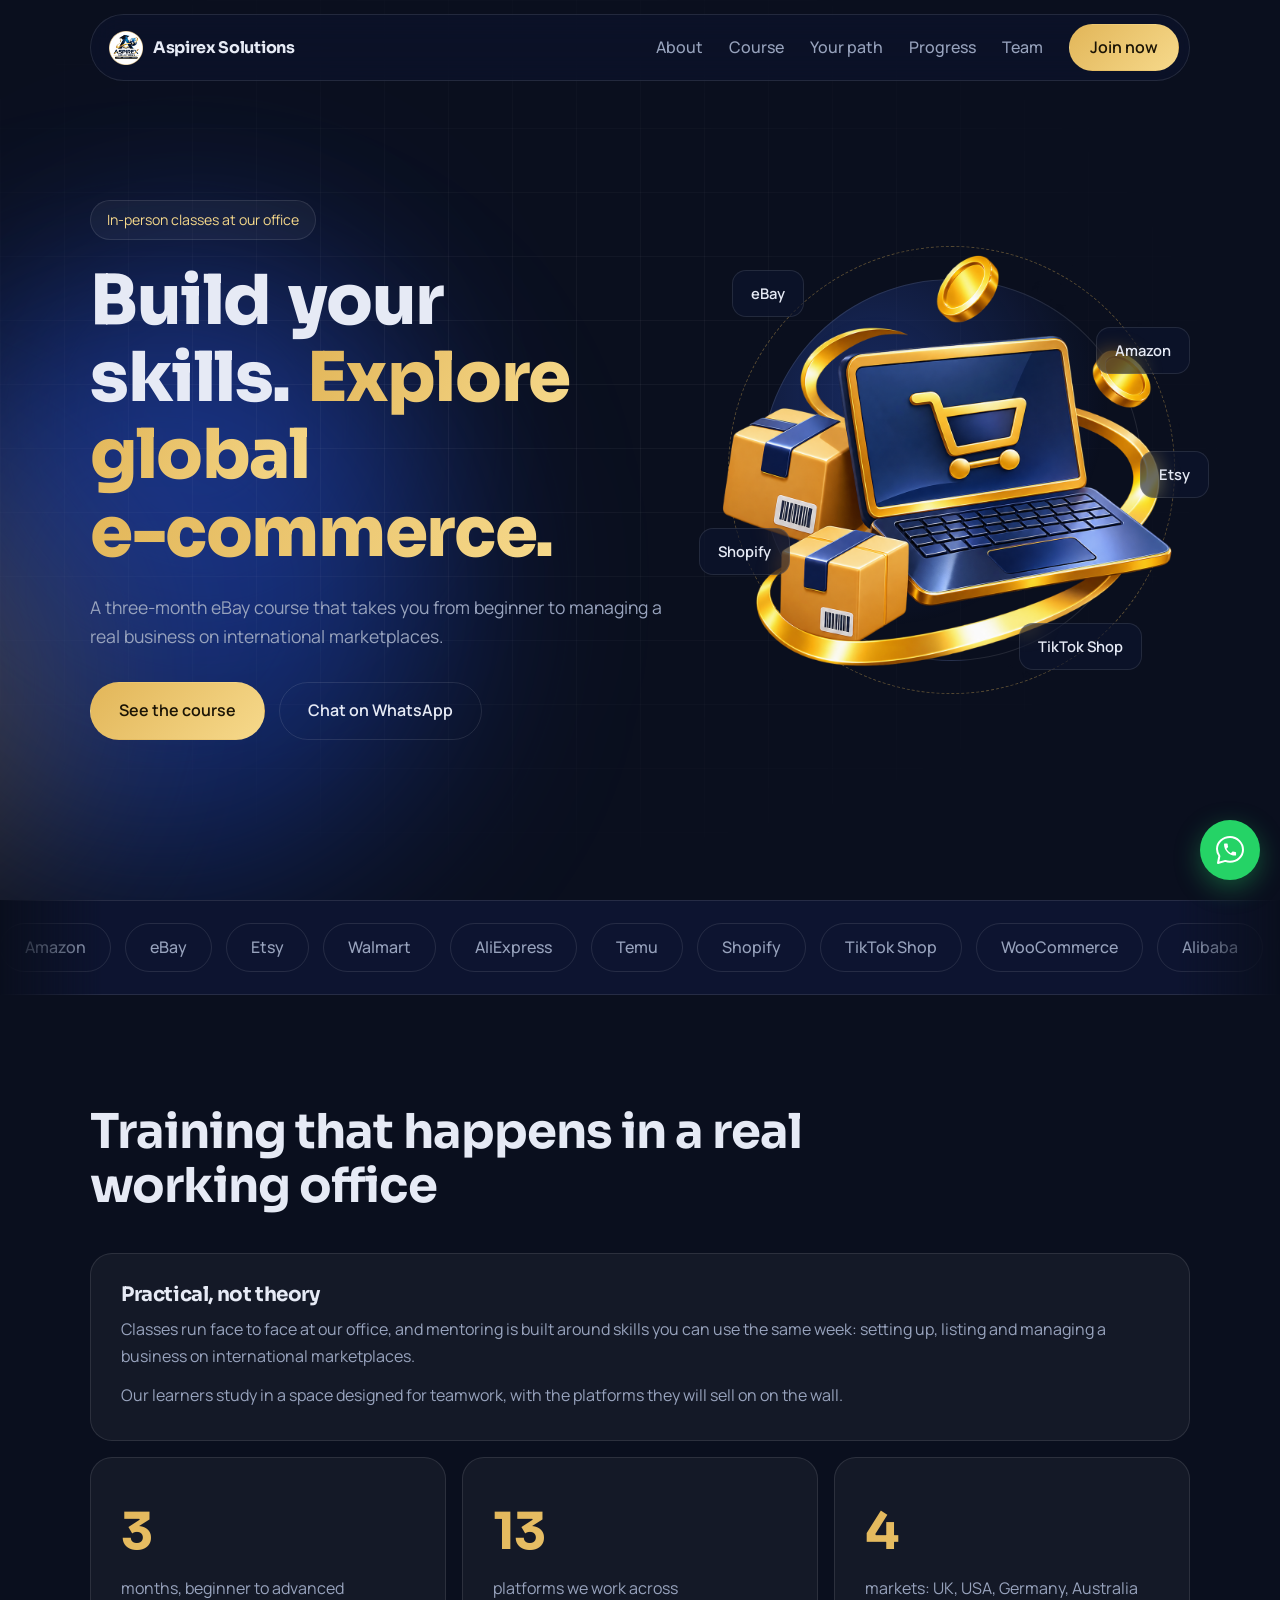
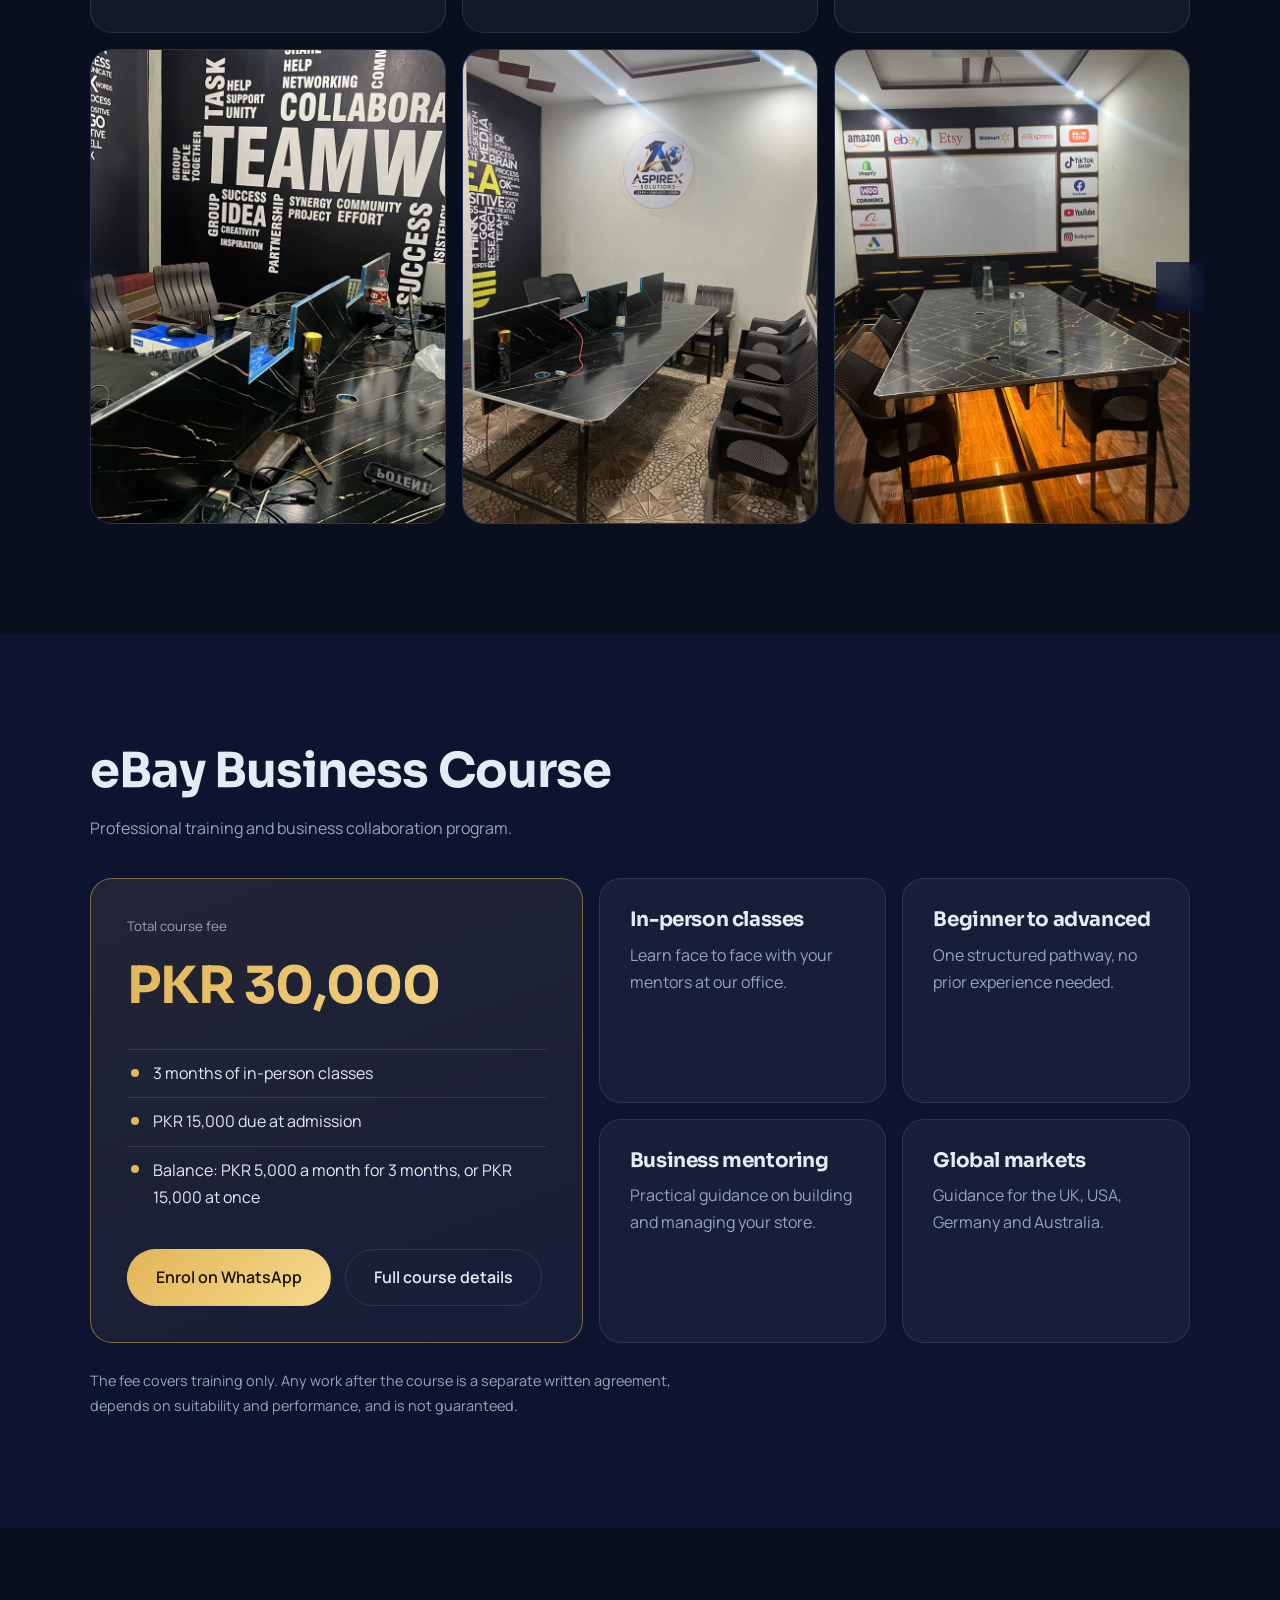
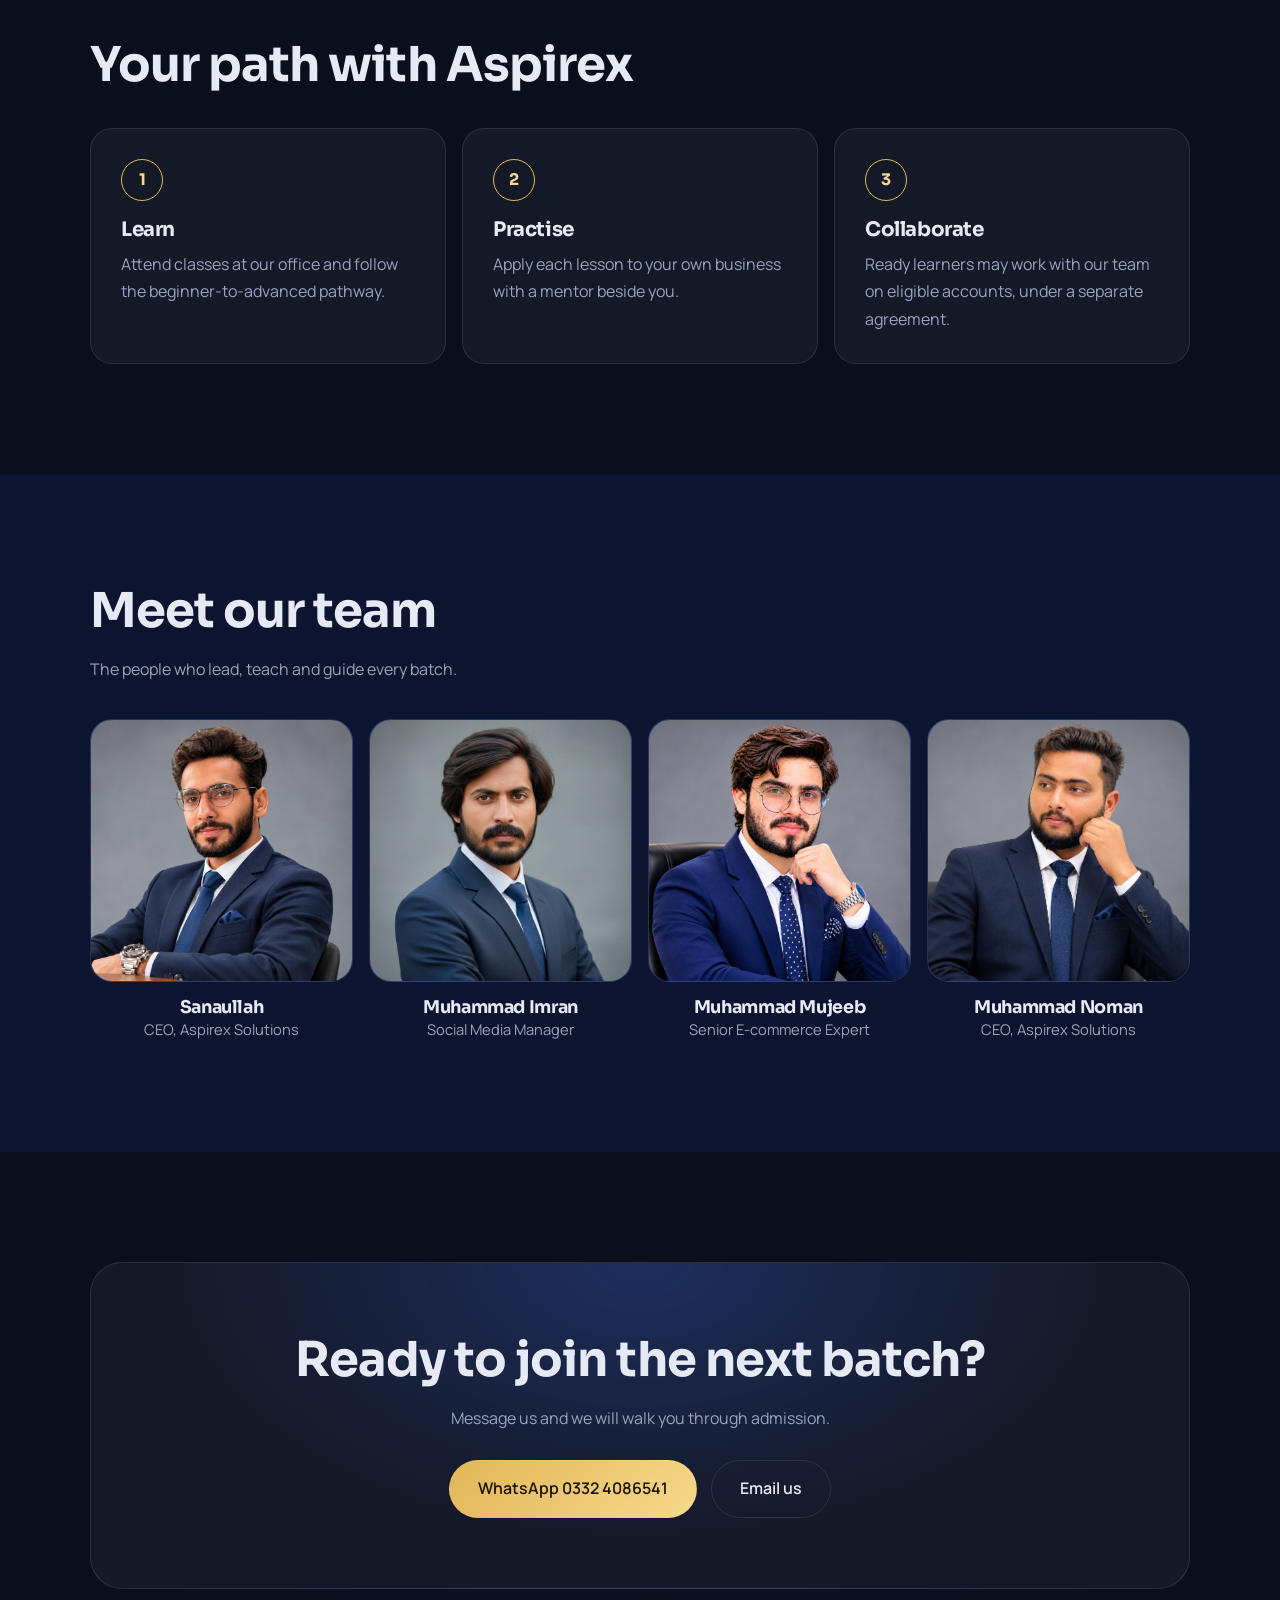
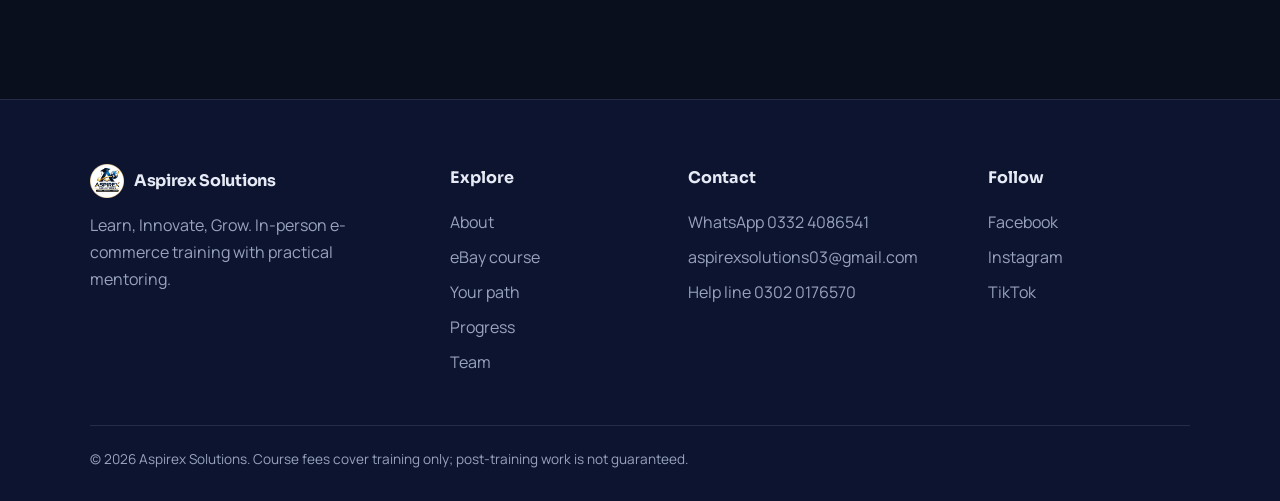
==== index.html @ 9359c545 "Aspirex Solutions website" ====
<!DOCTYPE html>
<html lang="en">
<head>
<meta charset="UTF-8">
<meta name="viewport" content="width=device-width, initial-scale=1">
<title>Aspirex Solutions | Learn, Innovate, Grow</title>
<meta name="description" content="In-person eBay business training with practical mentoring from Aspirex Solutions.">
<meta property="og:image" content="images/og-image.jpg">
<link rel="icon" href="images/favicon.png">
<link rel="preconnect" href="https://fonts.googleapis.com">
<link rel="preconnect" href="https://fonts.gstatic.com" crossorigin>
<link href="https://fonts.googleapis.com/css2?family=Sora:wght@600;700;800&family=Manrope:wght@400;500;600&display=swap" rel="stylesheet">
<link rel="stylesheet" href="css/style.css">
</head>
<body>
<div class="progress" id="progress"></div>

<header class="nav" id="nav">
  <a href="#home" class="brand"><img class="opt" src="images/logo.png" alt=""><b>Aspirex Solutions</b></a>
  <nav id="menu">
    <a href="#about">About</a><a href="#courses">Course</a><a href="#path">Your path</a><a href="progress.html">Progress</a><a href="#team">Team</a>
    <a href="#contact" class="btn sm mag">Join now</a>
  </nav>
  <button class="burger" id="burger" aria-label="Menu" aria-expanded="false"><i></i><i></i></button>
</header>

<main>
<section class="hero" id="home">
  <div class="aurora"><i></i><i></i><i></i></div><div class="grid-bg"></div>
  <div class="wrap hero-grid">
    <div>
      <p class="pill">In-person classes at our office</p>
      <h1 id="h1" data-split="3">Build your skills. Explore global e-commerce.</h1>
      <p class="lead">A three-month eBay course that takes you from beginner to managing a real business on international marketplaces.</p>
      <div class="cta">
        <a href="#courses" class="btn mag">See the course</a>
        <a href="https://wa.me/923324086541" class="btn ghost mag" target="_blank" rel="noopener">Chat on WhatsApp</a>
      </div>
    </div>
    <div class="art" id="art">
      <div class="orb"></div>
      <img class="opt" src="images/hero.png" alt="">
      <span class="chip c1">eBay</span><span class="chip c2">Amazon</span><span class="chip c3">Shopify</span><span class="chip c4">TikTok Shop</span><span class="chip c5">Etsy</span>
    </div>
  </div>
</section>

<div class="marquee" aria-label="Platforms">
  <div class="track">
    <span>Amazon</span><span>eBay</span><span>Etsy</span><span>Walmart</span><span>AliExpress</span><span>Temu</span><span>Shopify</span><span>TikTok Shop</span><span>WooCommerce</span><span>Alibaba</span><span>Google Ads</span><span>Facebook</span><span>YouTube</span><span>Instagram</span>
    <span>Amazon</span><span>eBay</span><span>Etsy</span><span>Walmart</span><span>AliExpress</span><span>Temu</span><span>Shopify</span><span>TikTok Shop</span><span>WooCommerce</span><span>Alibaba</span><span>Google Ads</span><span>Facebook</span><span>YouTube</span><span>Instagram</span>
  </div>
</div>

<section class="section" id="about"><div class="wrap">
  <h2 class="reveal">Training that happens in a real working office</h2>
  <div class="bento">
    <article class="tile big spot reveal"><h3>Practical, not theory</h3><p>Classes run face to face at our office, and mentoring is built around skills you can use the same week: setting up, listing and managing a business on international marketplaces.</p><p>Our learners study in a space designed for teamwork, with the platforms they will sell on on the wall.</p></article>
    <article class="tile stat spot reveal"><b data-count="3">0</b><span>months, beginner to advanced</span></article>
    <article class="tile stat spot reveal"><b data-count="14">0</b><span>platforms we work across</span></article>
    <article class="tile stat spot reveal"><b data-count="4">0</b><span>markets: UK, USA, Germany, Australia</span></article>
  </div>
  <div class="slider reveal">
    <button class="sl-btn prev" id="gPrev" aria-label="Previous photo"><svg viewBox="0 0 24 24" aria-hidden="true"><path d="M15 5l-7 7 7 7"/></svg></button>
    <div class="gallery" id="gallery">
      <figure><img class="opt" src="images/office1.jpeg" alt="Teamwork wall in the Aspirex office" loading="lazy"></figure>
      <figure><img class="opt" src="images/office2.jpeg" alt="Aspirex Solutions office with logo" loading="lazy"></figure>
      <figure><img class="opt" src="images/office3.jpeg" alt="Meeting room with marketplace logos" loading="lazy"></figure>
      <figure><img class="opt" src="images/office4.jpeg" alt="Learners watching a screen in the training room" loading="lazy"></figure>
      <figure><img class="opt" src="images/office5.jpeg" alt="Mentor guiding learners at their laptops in the training room" loading="lazy" style="object-position:58% center"></figure>
      <figure><img class="opt" src="images/office6.jpeg" alt="Learners working on eBay accounts during class" loading="lazy" style="object-position:55% 55%"></figure>
      <figure><img class="opt" src="images/office7.jpeg" alt="Mentor and learners at the teamwork wall" loading="lazy" style="object-position:40% 50%"></figure>
    </div>
    <button class="sl-btn next" id="gNext" aria-label="Next photo"><svg viewBox="0 0 24 24" aria-hidden="true"><path d="M9 5l7 7-7 7"/></svg></button>
  </div>
</div></section>

<section class="section alt" id="courses"><div class="wrap">
  <h2 class="reveal">eBay Business Course</h2>
  <p class="sub reveal">Professional training and business collaboration program.</p>
  <div class="course">
    <div class="price spot reveal" data-open>
      <small>Total course fee</small><b>PKR 30,000</b>
      <ul>
        <li>3 months of in-person classes</li>
        <li>PKR 15,000 due at admission</li>
        <li>Balance: PKR 5,000 a month for 3 months, or PKR 15,000 at once</li>
      </ul>
      <div class="cta"><a href="https://wa.me/923324086541" class="btn mag" target="_blank" rel="noopener">Enrol on WhatsApp</a><button type="button" class="btn ghost mag" data-open>Full course details</button></div>
    </div>
    <div class="feat">
      <article class="tile spot reveal"><h3>In-person classes</h3><p>Learn face to face with your mentors at our office.</p></article>
      <article class="tile spot reveal"><h3>Beginner to advanced</h3><p>One structured pathway, no prior experience needed.</p></article>
      <article class="tile spot reveal"><h3>Business mentoring</h3><p>Practical guidance on building and managing your store.</p></article>
      <article class="tile spot reveal"><h3>Global markets</h3><p>Guidance for the UK, USA, Germany and Australia.</p></article>
    </div>
  </div>
  <p class="fine reveal">The fee covers training only. Any work after the course is a separate written agreement, depends on suitability and performance, and is not guaranteed.</p>
</div></section>

<section class="section" id="path"><div class="wrap">
  <h2 class="reveal">Your path with Aspirex</h2>
  <div class="steps">
    <article class="tile reveal"><span>1</span><h3>Learn</h3><p>Attend classes at our office and follow the beginner-to-advanced pathway.</p></article>
    <article class="tile reveal"><span>2</span><h3>Practise</h3><p>Apply each lesson to your own business with a mentor beside you.</p></article>
    <article class="tile reveal"><span>3</span><h3>Collaborate</h3><p>Ready learners may work with our team on eligible accounts, under a separate agreement.</p></article>
  </div>
</div></section>

<section class="section alt" id="team"><div class="wrap">
  <h2 class="reveal">Meet our team</h2>
  <p class="sub reveal">The people who lead, teach and guide every batch.</p>
  <div class="team">
    <article class="member tilt reveal"><div class="ph"><img class="opt" src="images/team1.jpg" alt="Sanaullah"><span>S</span></div><h3>Sanaullah</h3><p>CEO, Aspirex Solutions</p></article>
    <article class="member tilt reveal"><div class="ph"><img class="opt" src="images/team2.jpg" alt="Muhammad Imran"><span>MI</span></div><h3>Muhammad Imran</h3><p>Social Media Manager</p></article>
    <article class="member tilt reveal"><div class="ph"><img class="opt" src="images/team3.jpg" alt="Muhammad Mujeeb"><span>MM</span></div><h3>Muhammad Mujeeb</h3><p>Senior E-commerce Expert</p></article>
    <article class="member tilt reveal"><div class="ph"><img class="opt" src="images/team4.jpg" alt="Muhammad Noman"><span>MN</span></div><h3>Muhammad Noman</h3><p>CEO, Aspirex Solutions</p></article>
  </div>
</div></section>

<section class="section" id="contact"><div class="wrap">
  <div class="cta-band reveal">
    <h2>Ready to join the next batch?</h2>
    <p>Message us and we will walk you through admission.</p>
    <div class="cta"><a href="https://wa.me/923324086541" class="btn mag" target="_blank" rel="noopener">WhatsApp 0332 4086541</a><a href="mailto:aspirexsolutions03@gmail.com" class="btn ghost mag">Email us</a></div>
  </div>
</div></section>
</main>

<footer class="footer"><div class="wrap">
  <div class="f-grid">
    <div><a href="#home" class="brand"><img class="opt" src="images/logo.png" alt=""><b>Aspirex Solutions</b></a><p>Learn, Innovate, Grow. In-person e-commerce training with practical mentoring.</p></div>
    <div><h4>Explore</h4><a href="#about">About</a><a href="#courses">eBay course</a><a href="#path">Your path</a><a href="progress.html">Progress</a><a href="#team">Team</a></div>
    <div><h4>Contact</h4><a href="https://wa.me/923324086541">WhatsApp 0332 4086541</a><a href="mailto:aspirexsolutions03@gmail.com">aspirexsolutions03@gmail.com</a><a href="https://wa.me/923020176570">Help line 0302 0176570</a></div>
    <div><h4>Follow</h4><a href="https://www.facebook.com/profile.php?id=61596351884506" target="_blank" rel="noopener">Facebook</a><a href="https://www.instagram.com/aspirexsolutions03/" target="_blank" rel="noopener">Instagram</a><a href="https://www.tiktok.com/@aspirex.solutions" target="_blank" rel="noopener">TikTok</a></div>
  </div>
  <p class="legal">&copy; 2026 Aspirex Solutions. Course fees cover training only; post-training work is not guaranteed.</p>
</div></footer>

<a href="https://wa.me/923020176570" class="wa" id="wa" target="_blank" rel="noopener" aria-label="Need help? Chat on WhatsApp"><span class="wa-tip">Need help? Chat with us</span><svg viewBox="0 0 32 32" aria-hidden="true"><path d="M16 3C8.8 3 3 8.4 3 15c0 2.6.9 5 2.4 7L4 29l7.3-2.1c1.4.5 3 .8 4.7.8 7.2 0 13-5.4 13-12S23.2 3 16 3z" fill="none" stroke="#fff" stroke-width="2" stroke-linejoin="round"/><path transform="translate(8 7.5) scale(.67)" fill="#fff" d="M6.6 10.8c1.4 2.8 3.8 5.1 6.6 6.6l2.2-2.2c.3-.3.7-.4 1-.2 1.1.4 2.3.6 3.6.6.6 0 1 .4 1 1V20c0 .6-.4 1-1 1-9.4 0-17-7.6-17-17 0-.6.4-1 1-1h3.5c.6 0 1 .4 1 1 0 1.3.2 2.5.6 3.6.1.3 0 .7-.2 1z"/></svg></a>
<div class="modal" id="modal" aria-hidden="true" role="dialog" aria-modal="true" aria-labelledby="mt">
  <div class="sheet">
    <button class="x" data-close aria-label="Close">&times;</button>
    <img class="opt mlogo" src="images/logo.png" alt="">
    <h2 id="mt">eBay Business Course</h2>
    <p>Aspirex Solutions &middot; Professional Training &amp; Business Collaboration Program</p>
    <div class="mfees"><div><small>Course duration</small><b>3 months</b></div><div><small>Total course fee</small><b>PKR 30,000</b></div><div><small>Admission payment</small><b>PKR 15,000</b></div></div>
    <h3>Course overview</h3>
    <p>A structured three-month eBay Business Course designed to take learners from beginner to advanced level. The training focuses on the knowledge and practical skills needed to understand, build and manage an eBay business.</p>
    <h3>Training format</h3>
    <ul><li>In-person classes at our office</li><li>Beginner-to-advanced learning pathway</li><li>Practical business guidance and mentoring</li><li>Guidance related to international marketplaces, including the UK, USA, Germany and Australia</li></ul>
    <h3>Course fee &amp; payment plan</h3>
    <p>Total course fee: PKR 30,000. An initial payment of PKR 15,000 is due immediately upon admission to confirm enrolment. The remaining PKR 15,000 may be paid in either of these ways:</p>
    <table class="plan"><tr><td>Option A: Monthly instalments</td><td>PKR 5,000 per month for 3 months (total remaining balance: PKR 15,000).</td></tr><tr><td>Option B: One-time payment</td><td>Pay the remaining PKR 15,000 in one payment.</td></tr></table>
    <p class="note"><b>Important:</b> The first PKR 15,000 must be paid at the time of admission. The instalment plan applies only to the remaining balance.</p>
    <h3>After-course opportunities</h3>
    <p>After completing the training, learners who are ready for practical work may have the opportunity to collaborate with Aspirex Solutions. They may work with our team using their own eligible business accounts, or may be considered for suitable account-management work with Aspirex Solutions.</p>
    <p>Depending on business needs, suitability and performance, a separate working arrangement may be discussed. Compensation may be percentage-based (commission) or a fixed salary. All such arrangements are subject to a separate written agreement and are not guaranteed as part of course admission.</p>
    <h3>Important clarifications</h3>
    <p>The course fee covers training only. Any post-training work, account access, revenue share, salary, responsibilities or business partnership is separate from course admission and is not guaranteed. Such arrangements depend on suitability, performance, availability, eBay policies and a separate mutual agreement. Learners must use accurate account and business information and follow all applicable eBay rules.</p>
    <a href="https://wa.me/923324086541" class="btn" target="_blank" rel="noopener">Enrol on WhatsApp</a>
  </div>
</div>
<script src="js/main.js"></script>
</body>
</html>
---- css/style.css ----
:root{--bg:#0A0F1E;--bg2:#0D1430;--card:rgba(255,255,255,.045);--line:rgba(255,255,255,.1);--tx:#E6EAF5;--mu:#98A3BD;--gold:#E2B659;--gold2:#F6D98B;--r:22px}
*{box-sizing:border-box;margin:0;padding:0}
html{scroll-behavior:smooth;scroll-padding-top:90px}
body{font:16px/1.7 Manrope,system-ui,sans-serif;background:var(--bg);color:var(--tx);overflow-x:hidden}
img{display:block;max-width:100%}a{color:inherit;text-decoration:none}
h1,h2,h3,b{font-family:Sora,sans-serif;letter-spacing:-.02em}
h1,h2,h3{line-height:1.12}
:focus-visible{outline:2px solid var(--gold2);outline-offset:3px}
.wrap{width:min(1100px,90vw);margin:auto}
.section{padding:110px 0}.alt{background:var(--bg2)}
h2{font-size:clamp(1.9rem,4vw,3rem);margin-bottom:18px;max-width:20ch}
.sub{color:var(--mu);margin-bottom:36px}
.progress{position:fixed;top:0;left:0;height:3px;width:0;background:linear-gradient(90deg,var(--gold),var(--gold2));z-index:300}

.nav{position:fixed;top:14px;left:50%;transform:translateX(-50%);width:min(1100px,92vw);z-index:200;display:flex;align-items:center;justify-content:space-between;padding:9px 10px 9px 18px;border-radius:999px;border:1px solid var(--line);background:rgba(13,20,48,.5);backdrop-filter:blur(16px);-webkit-backdrop-filter:blur(16px);transition:background .3s}
.nav.scrolled{background:rgba(10,15,30,.85)}
.brand{display:flex;align-items:center;gap:10px}
.brand img{width:34px;height:34px;object-fit:contain}
nav{display:flex;align-items:center;gap:26px}
nav a:not(.btn){color:var(--mu);font-weight:500;transition:color .2s}nav a:not(.btn):hover{color:var(--gold2)}
.burger{display:none;background:none;border:0;width:42px;height:42px;cursor:pointer}
.burger i{display:block;height:2px;background:var(--tx);margin:6px 10px;transition:.3s}

.btn{display:inline-block;padding:14px 28px;border-radius:999px;background:linear-gradient(135deg,var(--gold),var(--gold2));color:#1b1405;font-weight:600;border:1px solid transparent;transition:box-shadow .3s,transform .15s}
.btn:hover{box-shadow:0 10px 34px rgba(226,182,89,.35)}
.btn.ghost{background:transparent;color:var(--tx);border-color:var(--line)}.btn.ghost:hover{border-color:var(--gold);box-shadow:none}
.btn.sm{padding:9px 20px}
.cta{display:flex;gap:14px;flex-wrap:wrap}

.hero{position:relative;min-height:100svh;display:flex;align-items:center;padding:120px 0 80px;overflow:hidden}
.aurora i{position:absolute;border-radius:50%;filter:blur(100px);animation:drift 18s ease-in-out infinite alternate}
.aurora i:nth-child(1){width:560px;height:560px;background:#1d44b5;opacity:.5;top:-160px;left:-120px}
.aurora i:nth-child(2){width:420px;height:420px;background:#9a742a;opacity:.3;right:-80px;top:18%;animation-delay:-6s}
.aurora i:nth-child(3){width:400px;height:400px;background:#2c52d6;opacity:.28;bottom:-160px;left:38%;animation-delay:-12s}
@keyframes drift{to{transform:translate(70px,50px) scale(1.15)}}
.grid-bg{position:absolute;inset:0;background-image:linear-gradient(var(--line) 1px,transparent 1px),linear-gradient(90deg,var(--line) 1px,transparent 1px);background-size:64px 64px;mask-image:radial-gradient(ellipse at 40% 45%,#000 10%,transparent 70%);-webkit-mask-image:radial-gradient(ellipse at 40% 45%,#000 10%,transparent 70%);opacity:.45}
.hero-grid{position:relative;display:grid;grid-template-columns:1.1fr .9fr;gap:40px;align-items:center}
.pill{display:inline-block;padding:7px 16px;border:1px solid var(--line);border-radius:999px;background:var(--card);color:var(--gold2);font-size:.88rem;margin-bottom:22px;animation:rise .8s .1s both}
h1{font-size:clamp(2.4rem,5.6vw,4.3rem);font-weight:800;margin-bottom:22px}
h1 span{display:inline-block;margin-right:.25em;opacity:0;transform:translateY(40px);filter:blur(8px);animation:word .8s cubic-bezier(.2,.7,.2,1) forwards}
h1 span.g{background:linear-gradient(120deg,var(--gold),var(--gold2));-webkit-background-clip:text;background-clip:text;color:transparent}
.lead{color:var(--mu);font-size:1.1rem;max-width:52ch;margin-bottom:30px;animation:rise .8s 1s both}
.hero .cta{animation:rise .8s 1.2s both}
@keyframes word{to{opacity:1;transform:none;filter:none}}
@keyframes rise{from{opacity:0;transform:translateY(24px)}}

.art{position:relative;aspect-ratio:1;display:grid;place-items:center;animation:rise 1s .6s both}
.art>img{position:relative;width:100%;animation:bob 6s ease-in-out infinite}
.orb{position:absolute;inset:10%;border-radius:50%;border:1px solid var(--line);background:radial-gradient(circle at 30% 30%,rgba(58,107,255,.3),transparent 62%)}
.orb::after{content:"";position:absolute;inset:-9%;border-radius:50%;border:1px dashed rgba(226,182,89,.35);animation:spin 40s linear infinite}
.chip{position:absolute;padding:10px 18px;border-radius:14px;background:rgba(13,20,48,.6);border:1px solid var(--line);backdrop-filter:blur(10px);font-weight:600;font-size:.92rem;animation:bob 5s ease-in-out infinite}
.c1{top:8%;left:4%}.c2{top:20%;right:0;animation-delay:-1s}.c3{bottom:28%;left:-3%;animation-delay:-2s}.c4{bottom:8%;right:10%;animation-delay:-3s}.c5{top:46%;right:-4%;animation-delay:-4s}
@keyframes bob{50%{transform:translateY(-14px)}}@keyframes spin{to{transform:rotate(360deg)}}

.marquee{overflow:hidden;padding:22px 0;border-block:1px solid var(--line);background:var(--bg2);mask-image:linear-gradient(90deg,transparent,#000 8%,#000 92%,transparent);-webkit-mask-image:linear-gradient(90deg,transparent,#000 8%,#000 92%,transparent)}
.track{display:flex;gap:14px;width:max-content;animation:scroll 34s linear infinite}
.track span{padding:10px 24px;border:1px solid var(--line);border-radius:999px;white-space:nowrap;color:var(--mu);font-weight:500}
@keyframes scroll{to{transform:translateX(-50%)}}

.tile{position:relative;overflow:hidden;background:var(--card);border:1px solid var(--line);border-radius:var(--r);padding:30px}
.tile h3{font-size:1.25rem;margin-bottom:10px}.tile p{color:var(--mu)}.tile p+p{margin-top:12px}
.spot::before{content:"";position:absolute;inset:0;background:radial-gradient(380px circle at var(--x,50%) var(--y,50%),rgba(226,182,89,.14),transparent 60%);opacity:0;transition:opacity .3s;pointer-events:none}
.spot:hover::before{opacity:1}

.bento{display:grid;grid-template-columns:repeat(6,1fr);gap:16px;margin-top:40px}
.big{grid-column:span 6}
.photo{padding:0;min-height:220px;background:linear-gradient(135deg,#142456,#0D1430)}
.photo img{position:absolute;inset:0;width:100%;height:100%;object-fit:cover}
.photo.t{grid-column:span 2;grid-row:span 2}.photo.wide{grid-column:span 6;height:280px}
.stat{grid-column:span 2;display:flex;flex-direction:column;justify-content:center}
.stat b,.price b{font-size:3.2rem;background:linear-gradient(120deg,var(--gold),var(--gold2));-webkit-background-clip:text;background-clip:text;color:transparent}
.stat span{color:var(--mu)}

.course{display:grid;grid-template-columns:1fr 1.2fr;gap:16px}
.price{padding:36px;border-radius:var(--r);border:1px solid rgba(226,182,89,.5);background:linear-gradient(160deg,rgba(226,182,89,.1),var(--card));position:relative;overflow:hidden}
.price small{display:block;color:var(--mu)}.price b{display:block;margin:4px 0 20px}
.price ul{list-style:none;margin-bottom:28px}
.price li{padding:10px 0 10px 26px;border-top:1px solid var(--line);position:relative;color:var(--tx)}
.price li::before{content:"";position:absolute;left:4px;top:1.15em;width:8px;height:8px;border-radius:50%;background:var(--gold)}
.feat{display:grid;grid-template-columns:1fr 1fr;gap:16px}
.fine{margin-top:26px;color:var(--mu);font-size:.9rem;max-width:70ch}

.steps{display:grid;grid-template-columns:repeat(3,1fr);gap:16px;margin-top:36px}
.steps span{display:grid;place-items:center;width:42px;height:42px;border-radius:50%;border:1px solid var(--gold);color:var(--gold2);font-family:Sora,sans-serif;font-weight:700;margin-bottom:18px}

.team{display:grid;grid-template-columns:repeat(4,1fr);gap:16px}
.member{perspective:800px;transition:transform .2s ease-out;text-align:center}
.ph{position:relative;aspect-ratio:1;border-radius:var(--r);overflow:hidden;margin-bottom:16px;background:linear-gradient(135deg,#17306e,#0D1430);border:1px solid var(--line);display:grid;place-items:center}
.ph span{font-size:2.4rem;color:var(--gold)}
.ph img{position:absolute;inset:0;width:100%;height:100%;object-fit:cover}
.member h3{font-size:1.1rem}.member p{color:var(--mu);font-size:.92rem}

.cta-band{text-align:center;padding:70px 6vw;border-radius:32px;border:1px solid var(--line);background:radial-gradient(ellipse at top,rgba(58,107,255,.25),transparent 60%),var(--card)}
.cta-band h2{margin-inline:auto}.cta-band p{color:var(--mu);margin-bottom:28px}.cta-band .cta{justify-content:center}

.footer{border-top:1px solid var(--line);padding:64px 0 30px;background:var(--bg2)}
.f-grid{display:grid;grid-template-columns:1.6fr 1fr 1.3fr 1fr;gap:36px}
.f-grid p{color:var(--mu);margin-top:14px;max-width:34ch}
.f-grid h4{font-family:Sora,sans-serif;margin-bottom:14px}
.f-grid a:not(.brand){display:block;color:var(--mu);padding:4px 0;transition:color .2s}.f-grid a:not(.brand):hover{color:var(--gold2)}
.legal{margin-top:44px;padding-top:22px;border-top:1px solid var(--line);color:var(--mu);font-size:.85rem}

.wa{position:fixed;right:18px;bottom:18px;z-index:150;padding:13px 22px;border-radius:999px;background:#25D366;color:#06210f;font-weight:700;box-shadow:0 8px 26px rgba(37,211,102,.35);animation:pulse 2.4s infinite}
@keyframes pulse{50%{box-shadow:0 8px 40px rgba(37,211,102,.6)}}

.reveal{opacity:0;transform:translateY(36px);transition:opacity .9s cubic-bezier(.2,.7,.2,1),transform .9s cubic-bezier(.2,.7,.2,1);transition-delay:var(--d,0s)}
.reveal.in{opacity:1;transform:none}

@media(max-width:860px){
  .burger{display:block}
  nav{position:absolute;top:62px;left:0;right:0;flex-direction:column;gap:16px;padding:24px;border-radius:24px;border:1px solid var(--line);background:rgba(10,15,30,.96);opacity:0;pointer-events:none;transform:translateY(-10px);transition:.3s}
  nav.open{opacity:1;pointer-events:auto;transform:none}
  .hero-grid,.course,.steps{grid-template-columns:1fr}
  .art{max-width:380px;margin:0 auto}
  .bento{grid-template-columns:1fr 1fr}.big,.photo.wide{grid-column:span 2}.photo.t{grid-column:span 2;grid-row:auto;height:260px}.stat{grid-column:span 1}
  .team{grid-template-columns:1fr 1fr}.f-grid{grid-template-columns:1fr 1fr}.feat{grid-template-columns:1fr}
  .section{padding:76px 0}
}
@media(max-width:520px){.stat{grid-column:span 2}.f-grid{grid-template-columns:1fr}.wa{padding:11px 18px}}
@media(prefers-reduced-motion:reduce){*{animation:none!important;transition:none!important}.reveal,h1 span,.lead,.pill,.cta,.art{opacity:1;transform:none;filter:none}}

button.btn{font:inherit;font-weight:600;cursor:pointer}
.price[data-open]{cursor:pointer}
.gallery{display:grid;grid-template-columns:repeat(3,1fr);gap:16px;margin-top:16px}
.gallery figure{aspect-ratio:3/4;border-radius:var(--r);overflow:hidden;border:1px solid var(--line);background:linear-gradient(135deg,#142456,#0D1430)}
.gallery img{width:100%;height:100%;object-fit:cover;transition:transform .7s}
.gallery figure:hover img{transform:scale(1.06)}
@media(max-width:860px){
  .gallery{display:flex;overflow-x:auto;scroll-snap-type:x mandatory;gap:12px;margin-inline:-5vw;padding:0 5vw 8px;scrollbar-width:none}
  .gallery::-webkit-scrollbar{display:none}
  .gallery figure{flex:0 0 76%;scroll-snap-align:center}
}
.wa{width:60px;height:60px;padding:0;display:flex;align-items:center;justify-content:center;border-radius:50%;background:#25D366;right:20px;bottom:20px}
.wa svg{width:32px;height:32px}
.wa-tip{position:absolute;right:74px;top:50%;transform:translate(12px,-50%);padding:10px 16px;border-radius:14px;background:#fff;color:#0A0F1E;font-weight:600;font-size:.9rem;white-space:nowrap;opacity:0;pointer-events:none;transition:.25s;box-shadow:0 8px 24px rgba(0,0,0,.35)}
.wa:hover .wa-tip,.wa:focus-visible .wa-tip,.wa.show .wa-tip{opacity:1;transform:translate(0,-50%)}
body.lock{overflow:hidden}
.modal{position:fixed;inset:0;z-index:400;display:grid;place-items:center;padding:20px;background:rgba(5,8,18,.74);backdrop-filter:blur(8px);opacity:0;visibility:hidden;transition:.3s}
.modal.open{opacity:1;visibility:visible}
.sheet{position:relative;width:min(760px,100%);max-height:90vh;overflow:auto;padding:40px;border-radius:28px;background:var(--bg2);border:1px solid var(--line);transform:translateY(30px) scale(.97);transition:transform .35s cubic-bezier(.2,.7,.2,1)}
.modal.open .sheet{transform:none}
.x{position:absolute;top:14px;right:16px;width:40px;height:40px;border-radius:50%;border:1px solid var(--line);background:var(--card);color:var(--tx);font-size:1.5rem;line-height:1;cursor:pointer}
.sheet h2{margin-bottom:6px;max-width:none;font-size:clamp(1.6rem,4vw,2.2rem)}
.sheet h3{font-size:1.05rem;color:var(--gold2);margin:26px 0 8px}
.sheet p,.sheet li{color:var(--mu)}.sheet p+p{margin-top:10px}.sheet ul{padding-left:20px}
.mlogo{width:60px;height:60px;margin-bottom:12px}
.mfees{display:grid;grid-template-columns:repeat(3,1fr);gap:10px;margin-top:20px}
.mfees div{border:1px solid rgba(226,182,89,.5);border-radius:16px;padding:14px;text-align:center}
.mfees small{display:block;color:var(--mu);font-size:.8rem}.mfees b{color:var(--gold2);font-size:1.15rem}
.plan{width:100%;border-collapse:collapse;margin:12px 0}
.plan td{padding:12px 14px;border:1px solid var(--line);color:var(--mu)}.plan td:first-child{color:var(--tx);font-weight:600}
.sheet .note{padding:12px 14px;border-radius:12px;background:rgba(226,182,89,.1);border:1px solid rgba(226,182,89,.35);color:var(--tx);font-size:.92rem}
.sheet .btn{margin-top:28px}
@media(max-width:560px){.sheet{padding:28px 20px}.mfees{grid-template-columns:1fr}.plan td{display:block;border-bottom:0}.plan tr{display:block;border-bottom:1px solid var(--line)}.wa-tip{display:none}.wa.show .wa-tip{display:block;right:70px}}

.slider{position:relative;margin-top:16px}
.gallery{display:flex;gap:16px;overflow-x:auto;scroll-snap-type:x mandatory;margin:0;padding:0;scrollbar-width:none}
.gallery::-webkit-scrollbar{display:none}
.gallery figure{flex:0 0 calc((100% - 32px)/3);scroll-snap-align:start}
.sl-btn{position:absolute;top:50%;transform:translateY(-50%);z-index:5;width:48px;height:48px;border-radius:50%;border:1px solid var(--line);background:rgba(13,20,48,.75);backdrop-filter:blur(10px);color:var(--gold2);display:grid;place-items:center;cursor:pointer;transition:background .2s,color .2s,opacity .2s}
.sl-btn:hover:not(:disabled){background:var(--gold);color:#1b1405}
.sl-btn:disabled{opacity:.3;cursor:default}
.sl-btn.prev{left:-14px}.sl-btn.next{right:-14px}
.sl-btn svg{width:22px;height:22px;fill:none;stroke:currentColor;stroke-width:2.4;stroke-linecap:round;stroke-linejoin:round}
.ph span{font-family:Sora,sans-serif;font-weight:700;letter-spacing:0}
@media(max-width:860px){.gallery figure{flex-basis:78%;scroll-snap-align:center}.sl-btn{width:40px;height:40px}.sl-btn.prev{left:8px}.sl-btn.next{right:8px}}

/* small-phone polish */
html{-webkit-text-size-adjust:100%}
.price b{font-size:clamp(2.3rem,9.5vw,3.2rem)}
@media(max-width:520px){
  .price{padding:26px 22px}.tile{padding:24px}.cta-band{padding:48px 22px}
  .hero .cta .btn,.cta-band .cta .btn,.price .cta .btn{flex:1 1 100%;text-align:center}
  .stat b{font-size:2.6rem}.team{gap:12px}.member h3{font-size:1rem}
  .nav{padding-left:14px}.brand b{font-size:.95rem}.sheet h2{padding-right:36px}
}
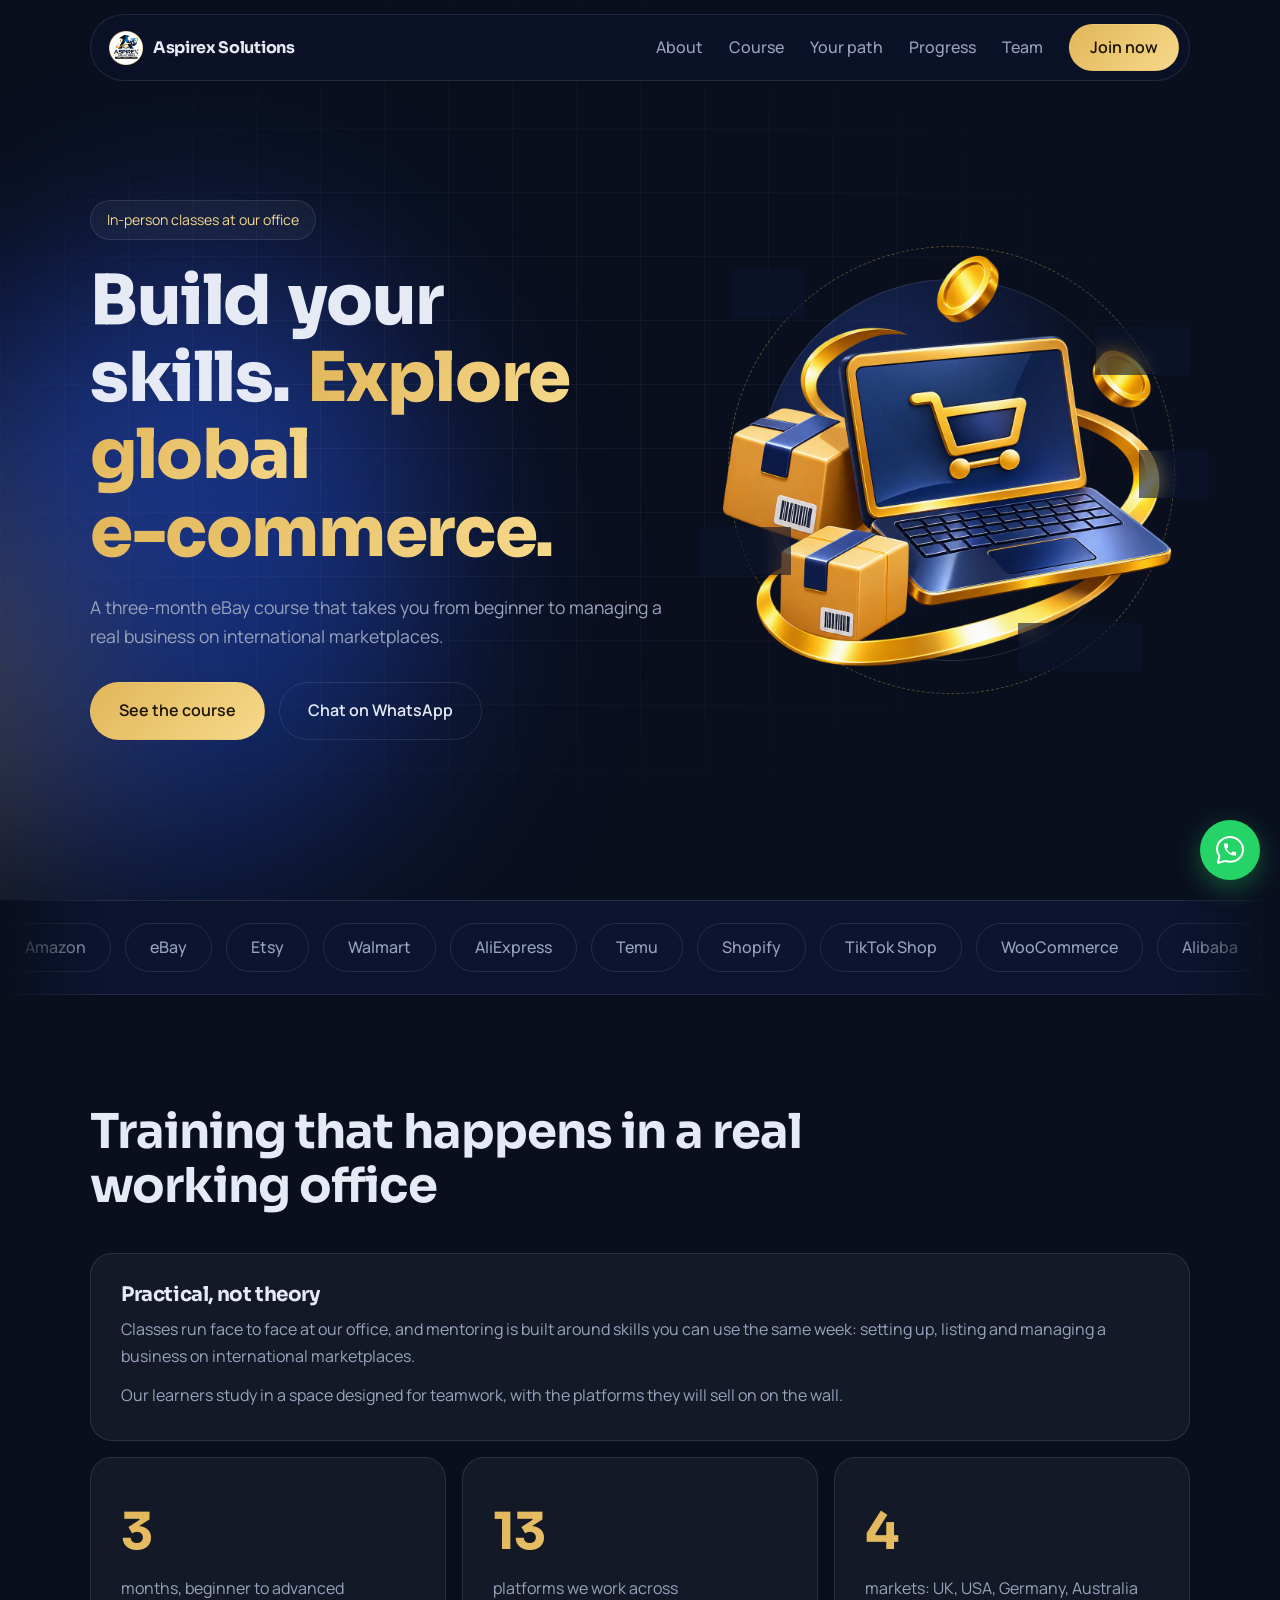
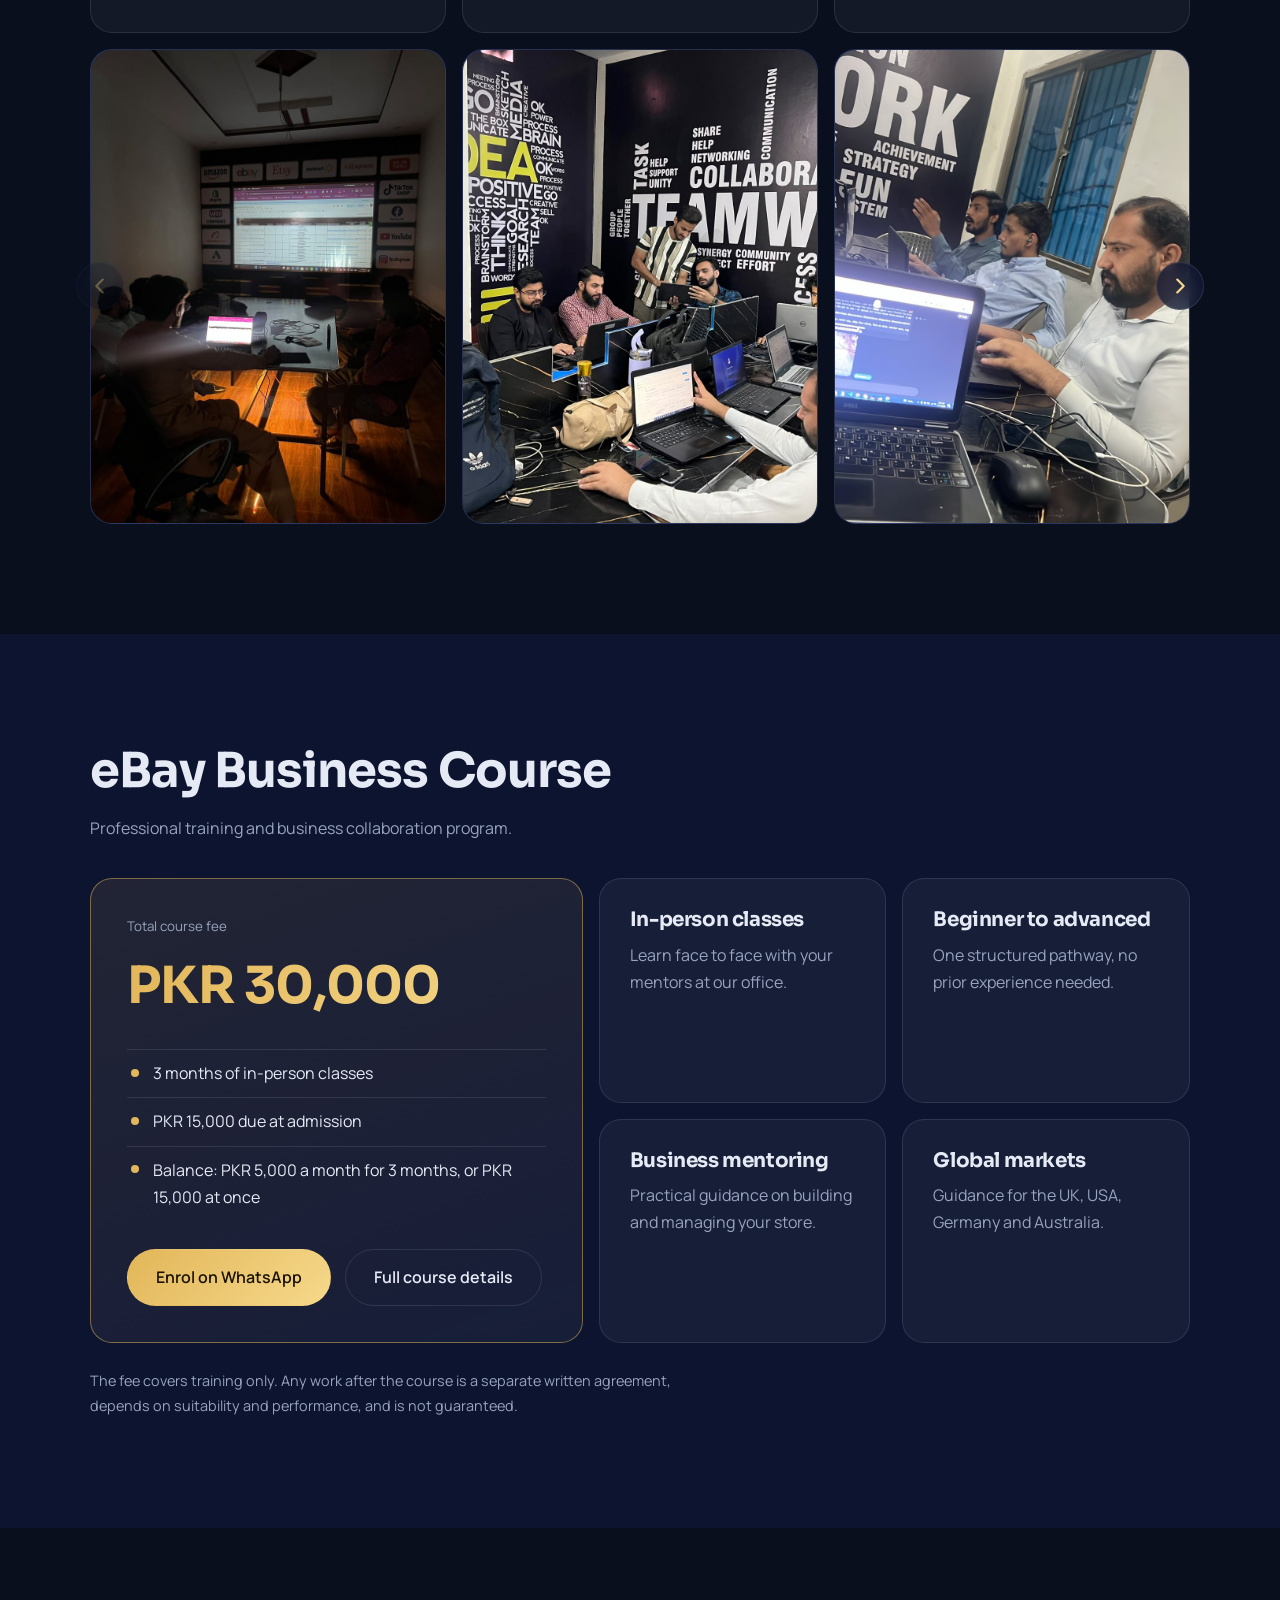
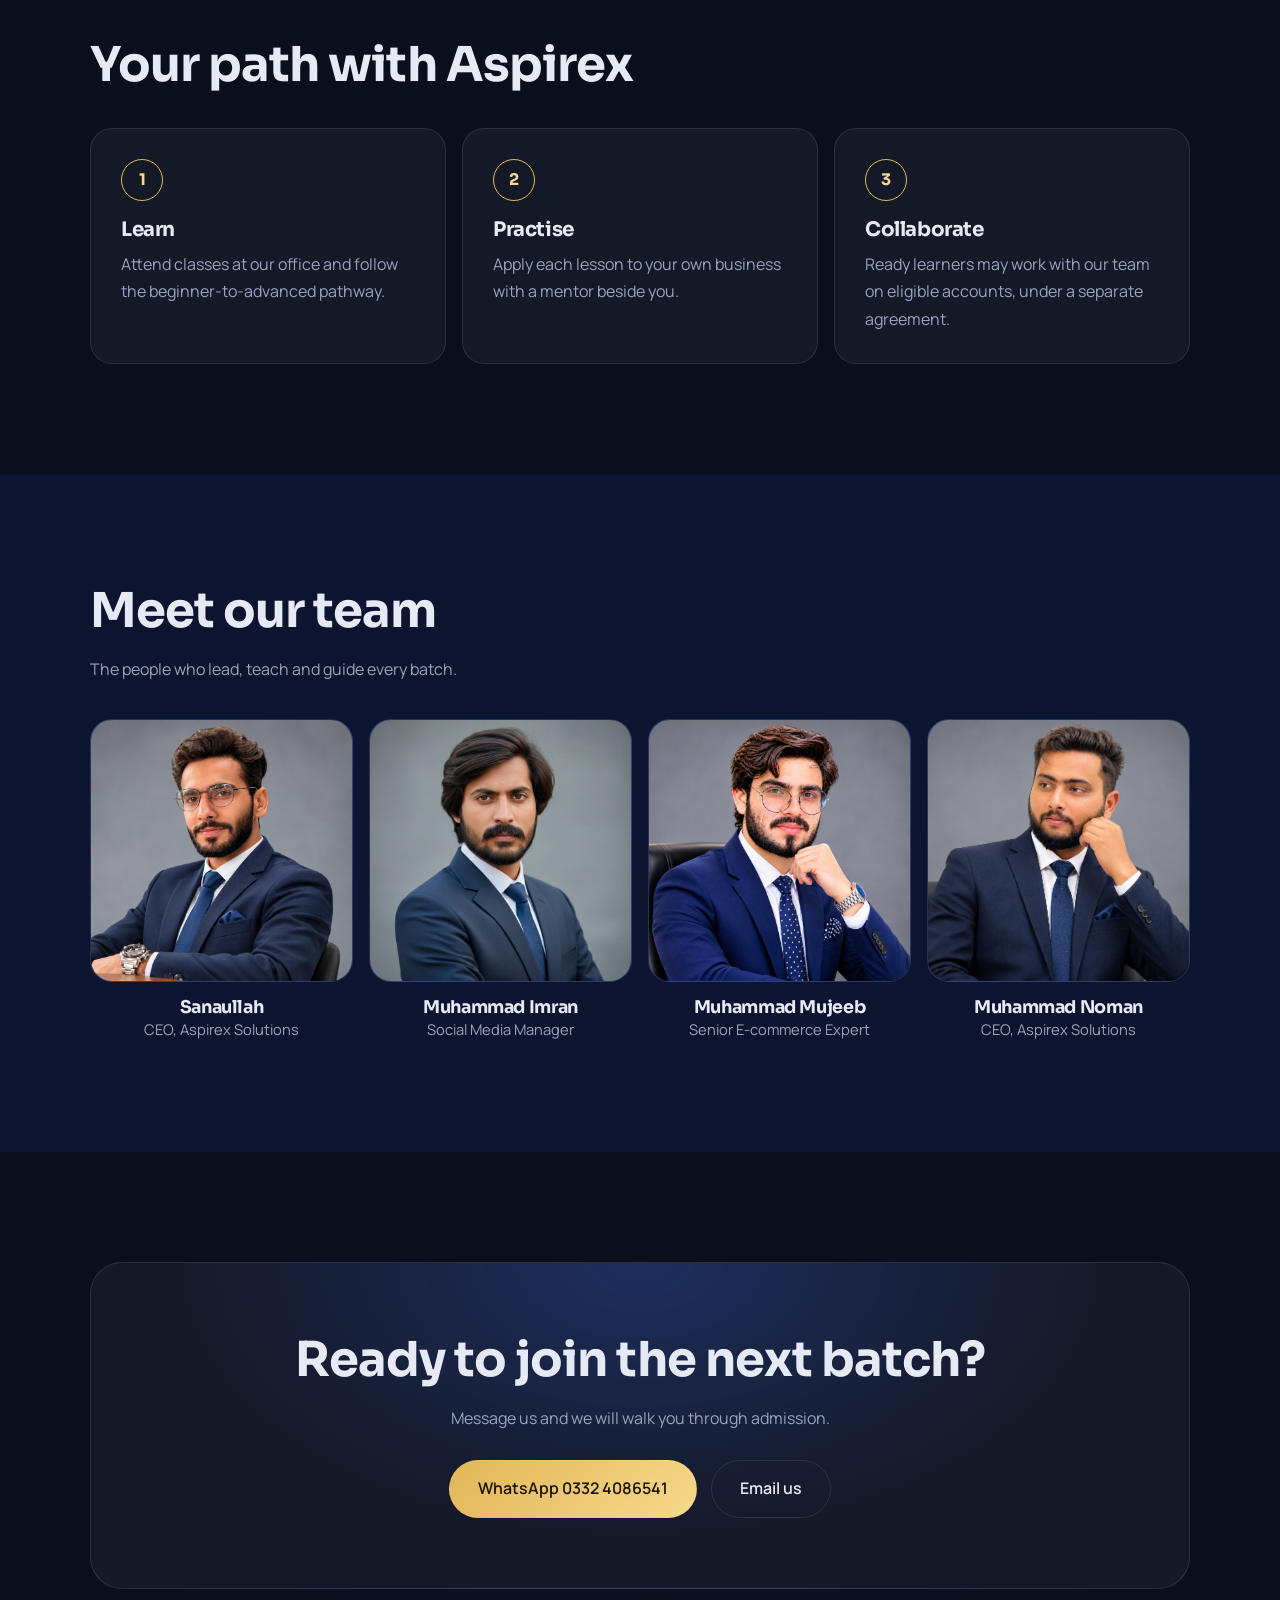
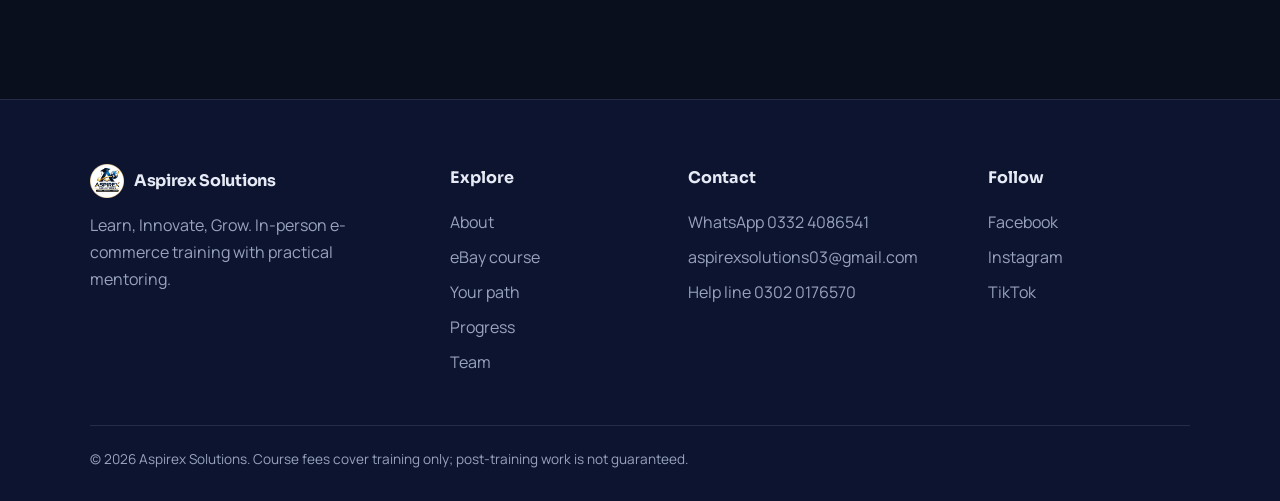
==== commit ce3567cb: "office slider updated" ====
--- a/index.html
+++ b/index.html
@@ -63,13 +63,11 @@
   <div class="slider reveal">
     <button class="sl-btn prev" id="gPrev" aria-label="Previous photo"><svg viewBox="0 0 24 24" aria-hidden="true"><path d="M15 5l-7 7 7 7"/></svg></button>
     <div class="gallery" id="gallery">
-      <figure><img class="opt" src="images/office1.jpeg" alt="Teamwork wall in the Aspirex office" loading="lazy"></figure>
-      <figure><img class="opt" src="images/office2.jpeg" alt="Aspirex Solutions office with logo" loading="lazy"></figure>
-      <figure><img class="opt" src="images/office3.jpeg" alt="Meeting room with marketplace logos" loading="lazy"></figure>
-      <figure><img class="opt" src="images/office4.jpeg" alt="Learners watching a screen in the training room" loading="lazy"></figure>
-      <figure><img class="opt" src="images/office5.jpeg" alt="Mentor guiding learners at their laptops in the training room" loading="lazy" style="object-position:58% center"></figure>
-      <figure><img class="opt" src="images/office6.jpeg" alt="Learners working on eBay accounts during class" loading="lazy" style="object-position:55% 55%"></figure>
-      <figure><img class="opt" src="images/office7.jpeg" alt="Mentor and learners at the teamwork wall" loading="lazy" style="object-position:40% 50%"></figure>
+      <figure><img class="opt" src="images/office1.jpeg" alt="Mentor guiding learners at their laptops in the training room" loading="lazy" style="object-position:58% center"></figure>
+      <figure><img class="opt" src="images/office2.jpeg" alt="Learners working on eBay accounts during class" loading="lazy" style="object-position:55% 55%"></figure>
+      <figure><img class="opt" src="images/office3.jpeg" alt="Mentor and learners at the teamwork wall" loading="lazy" style="object-position:40% 50%"></figure>
+      <figure><img class="opt" src="images/office4.jpeg" alt="Teamwork wall in the Aspirex office" loading="lazy"></figure>
+      <figure><img class="opt" src="images/office5.jpeg" alt="Learners watching a screen in the training room" loading="lazy"></figure>
     </div>
     <button class="sl-btn next" id="gNext" aria-label="Next photo"><svg viewBox="0 0 24 24" aria-hidden="true"><path d="M9 5l7 7-7 7"/></svg></button>
   </div>
